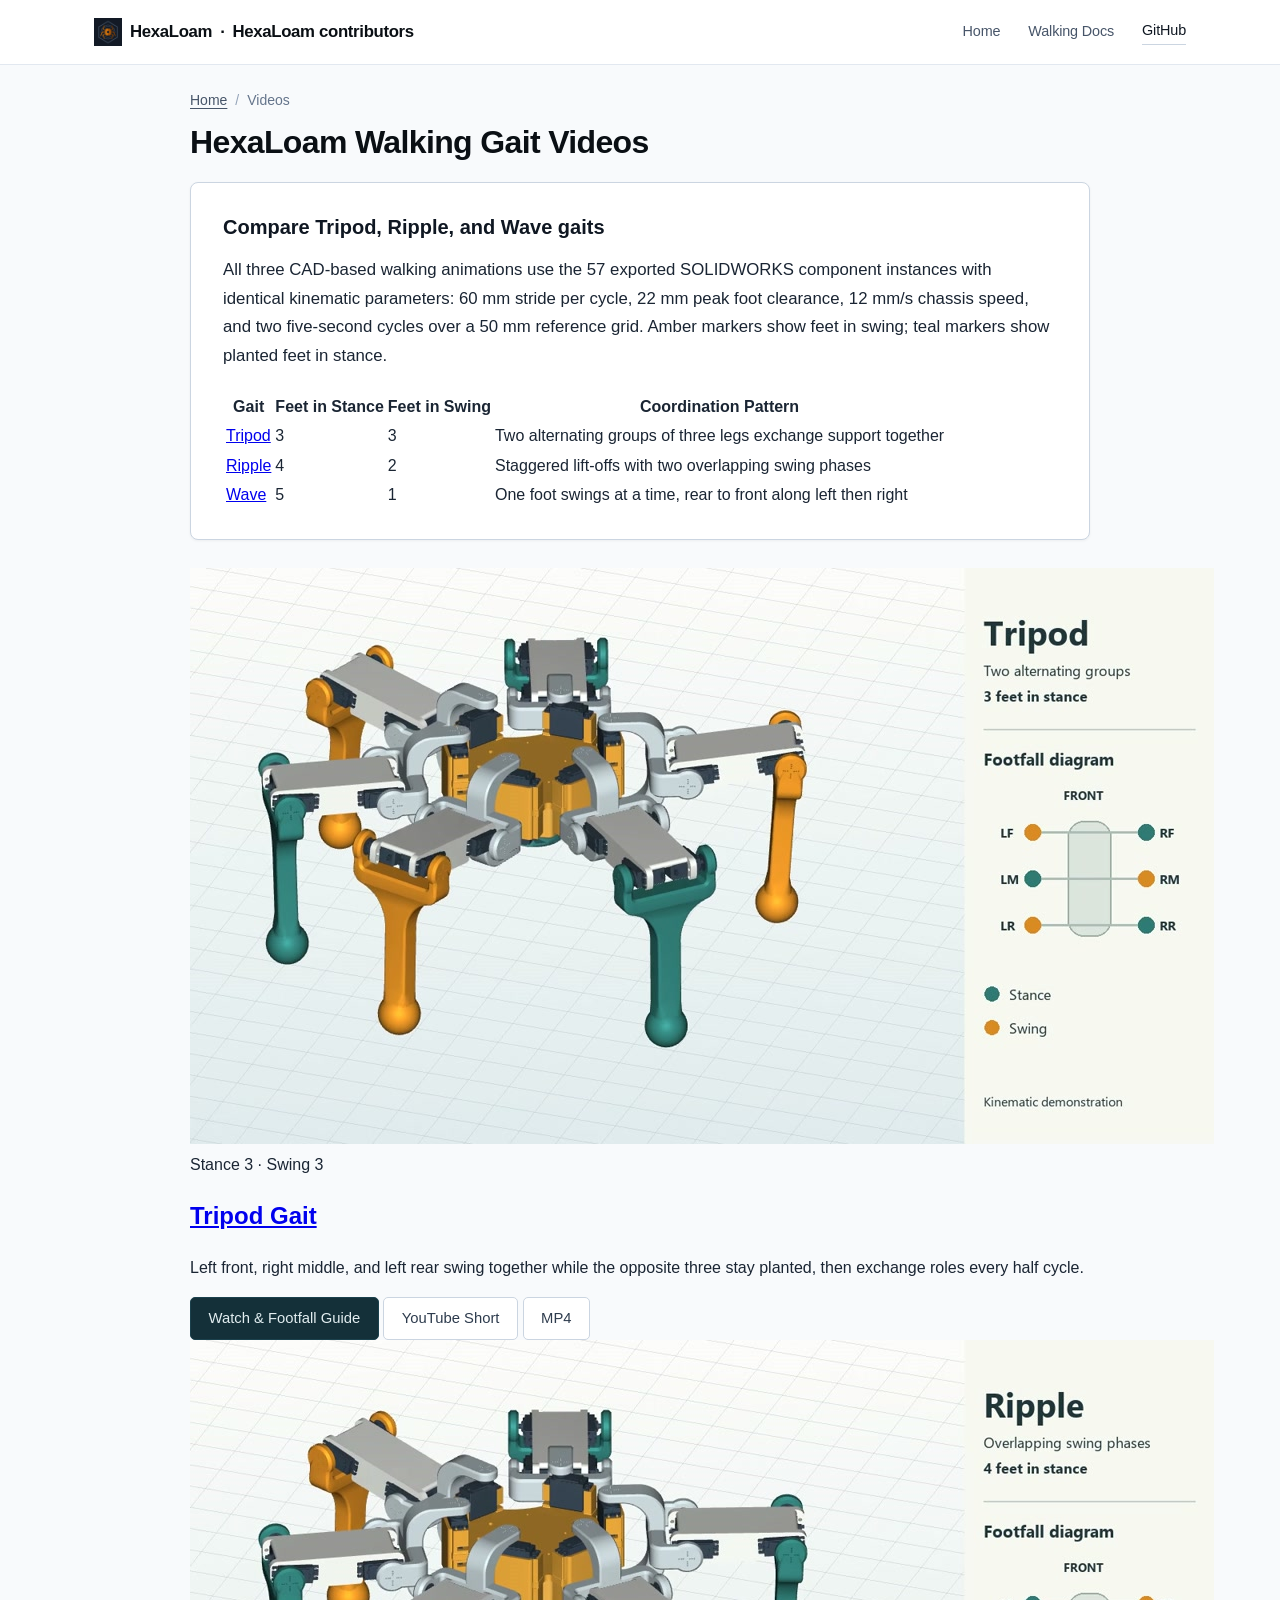
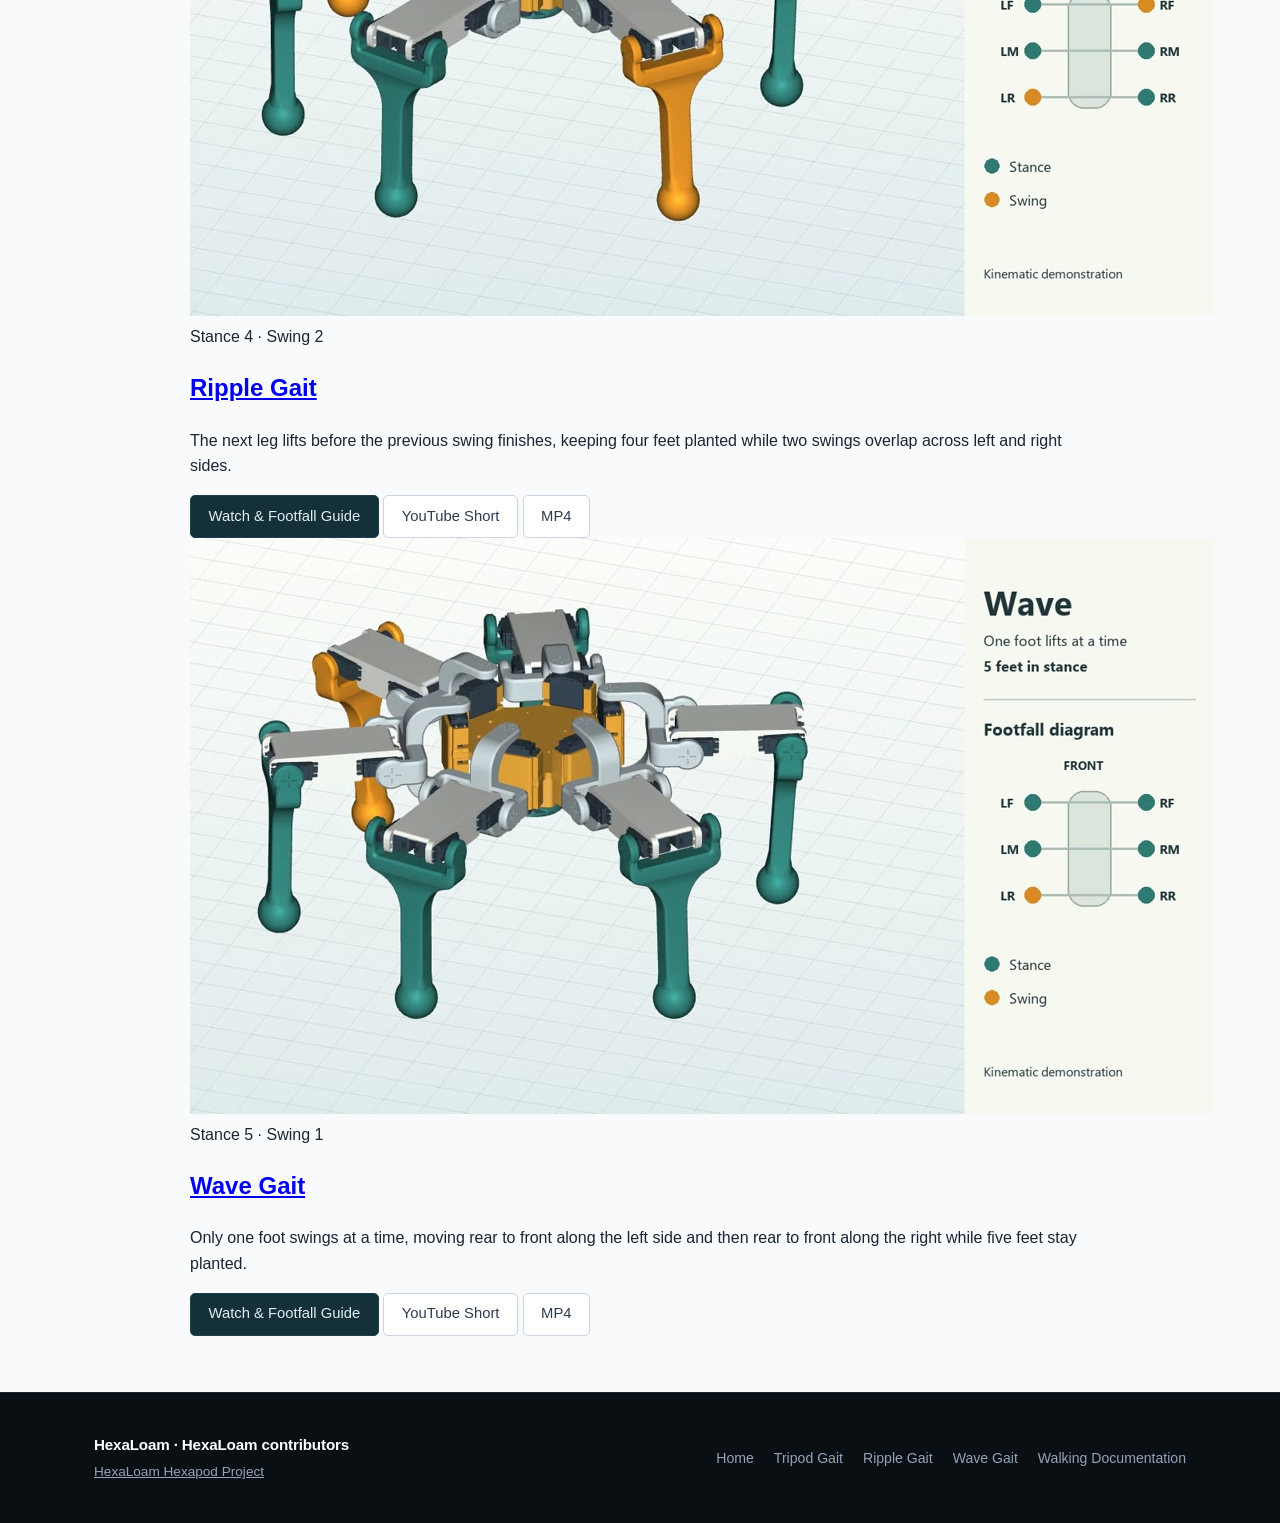
==== site/videos/index.html @ 065e279f "Rebrand to HexaLoam with logo, robots/llms.txt, /videos/ hub, and full SEO" ====
<!DOCTYPE html>
<html lang="en">
<head>
  <meta charset="utf-8">
  <meta name="viewport" content="width=device-width, initial-scale=1">
  <title>HexaLoam Walking Gait Videos: Tripod, Ripple &amp; Wave | HexaLoam contributors</title>
  <meta name="description" content="Compare HexaLoam tripod, ripple, and wave hexapod gaits in 10-second CAD animations with footfall diagrams and YouTube Shorts.">
  <link rel="sitemap" type="application/xml" href="../sitemap.xml">
  <link rel="canonical" href="https://equesai.github.io/HexaLoam/videos/">
  <link rel="icon" href="../favicon.ico" sizes="any">
  <link rel="icon" type="image/svg+xml" href="../favicon.svg">
  <link rel="icon" type="image/png" sizes="32x32" href="../favicon-32x32.png">
  <link rel="apple-touch-icon" sizes="180x180" href="../apple-touch-icon.png">
  <link rel="manifest" href="../site.webmanifest">
  <meta name="theme-color" content="#985107">

  <meta property="og:type" content="website">
  <meta property="og:site_name" content="HexaLoam">
  <meta property="og:locale" content="en_US">
  <meta property="og:title" content="HexaLoam Walking Gait Videos: Tripod, Ripple &amp; Wave">
  <meta property="og:description" content="Compare HexaLoam tripod, ripple, and wave hexapod gaits in 10-second CAD animations with footfall diagrams and YouTube Shorts.">
  <meta property="og:url" content="https://equesai.github.io/HexaLoam/videos/">
  <meta property="og:image" content="https://equesai.github.io/HexaLoam/assets/gait-tripod.jpg">
  <meta property="og:image:width" content="1024">
  <meta property="og:image:height" content="576">
  <meta property="og:image:alt" content="HexaLoam hexapod tripod gait CAD animation with synchronized footfall diagram">

  <meta name="twitter:card" content="summary_large_image">
  <meta name="twitter:title" content="HexaLoam Walking Gait Videos: Tripod, Ripple &amp; Wave">
  <meta name="twitter:description" content="Compare HexaLoam tripod, ripple, and wave hexapod gaits in 10-second CAD animations with footfall diagrams and YouTube Shorts.">
  <meta name="twitter:image" content="https://equesai.github.io/HexaLoam/assets/gait-tripod.jpg">
  <meta name="twitter:image:alt" content="HexaLoam hexapod tripod gait CAD animation with synchronized footfall diagram">

  <link rel="stylesheet" href="../project.css">
  <link rel="stylesheet" href="watch.css">

  <script type="application/ld+json">
  {
    "@context": "https://schema.org",
    "@graph": [
      {
        "@type": "BreadcrumbList",
        "itemListElement": [
          {
            "@type": "ListItem",
            "position": 1,
            "name": "Home",
            "item": "https://equesai.github.io/HexaLoam/"
          },
          {
            "@type": "ListItem",
            "position": 2,
            "name": "Videos",
            "item": "https://equesai.github.io/HexaLoam/videos/"
          }
        ]
      },
      {
        "@type": "ItemList",
        "name": "HexaLoam Hexapod Walking Gait Animations",
        "itemListElement": [
          {
            "@type": "ListItem",
            "position": 1,
            "name": "Tripod Gait Video",
            "url": "https://equesai.github.io/HexaLoam/videos/tripod/"
          },
          {
            "@type": "ListItem",
            "position": 2,
            "name": "Ripple Gait Video",
            "url": "https://equesai.github.io/HexaLoam/videos/ripple/"
          },
          {
            "@type": "ListItem",
            "position": 3,
            "name": "Wave Gait Video",
            "url": "https://equesai.github.io/HexaLoam/videos/wave/"
          }
        ]
      },
      {
        "@type": "VideoObject",
        "name": "Tripod hexapod gait: three feet move together | HexaLoam",
        "description": "See two groups of three legs alternate in a 10-second CAD animation of the HexaLoam hexapod, with a synchronized footfall diagram.",
        "thumbnailUrl": "https://equesai.github.io/HexaLoam/assets/gait-tripod.jpg",
        "uploadDate": "2026-11-24T22:46:53Z",
        "duration": "PT10S",
        "contentUrl": "https://equesai.github.io/HexaLoam/assets/gait-tripod.mp4",
        "embedUrl": "https://www.youtube.com/embed/4rD9bK5iIl8",
        "sameAs": "https://www.youtube.com/shorts/4rD9bK5iIl8",
        "url": "https://equesai.github.io/HexaLoam/videos/tripod/",
        "publisher": {
          "@type": "Organization",
          "name": "HexaLoam contributors",
          "url": "https://equesai.github.io/HexaLoam/",
          "logo": {
            "@type": "ImageObject",
            "url": "https://equesai.github.io/HexaLoam/assets/hexaloam-logo.png",
            "width": 512,
            "height": 512
          }
        }
      },
      {
        "@type": "VideoObject",
        "name": "Ripple hexapod gait: two swings overlap | HexaLoam",
        "description": "Follow two overlapping foot swings and four planted feet in a 10-second CAD animation of the HexaLoam hexapod ripple gait.",
        "thumbnailUrl": "https://equesai.github.io/HexaLoam/assets/gait-ripple.jpg",
        "uploadDate": "2026-11-24T22:46:53Z",
        "duration": "PT10S",
        "contentUrl": "https://equesai.github.io/HexaLoam/assets/gait-ripple.mp4",
        "embedUrl": "https://www.youtube.com/embed/ggAerDmc-yU",
        "sameAs": "https://www.youtube.com/shorts/ggAerDmc-yU",
        "url": "https://equesai.github.io/HexaLoam/videos/ripple/",
        "publisher": {
          "@type": "Organization",
          "name": "HexaLoam contributors",
          "url": "https://equesai.github.io/HexaLoam/",
          "logo": {
            "@type": "ImageObject",
            "url": "https://equesai.github.io/HexaLoam/assets/hexaloam-logo.png",
            "width": 512,
            "height": 512
          }
        }
      },
      {
        "@type": "VideoObject",
        "name": "Wave hexapod gait: one foot lifts at a time | HexaLoam",
        "description": "See how five feet stay planted while one swings in this 10-second CAD animation of the HexaLoam hexapod wave gait.",
        "thumbnailUrl": "https://equesai.github.io/HexaLoam/assets/gait-wave.jpg",
        "uploadDate": "2026-11-24T22:46:53Z",
        "duration": "PT10S",
        "contentUrl": "https://equesai.github.io/HexaLoam/assets/gait-wave.mp4",
        "embedUrl": "https://www.youtube.com/embed/ZopVjcM9axM",
        "sameAs": "https://www.youtube.com/shorts/ZopVjcM9axM",
        "url": "https://equesai.github.io/HexaLoam/videos/wave/",
        "publisher": {
          "@type": "Organization",
          "name": "HexaLoam contributors",
          "url": "https://equesai.github.io/HexaLoam/",
          "logo": {
            "@type": "ImageObject",
            "url": "https://equesai.github.io/HexaLoam/assets/hexaloam-logo.png",
            "width": 512,
            "height": 512
          }
        }
      }
    ]
  }
  </script>
</head>
<body>
  <a href="#main-content" class="skip-link">Skip to main content</a>

  <header class="site-header">
    <div class="header-container">
      <a href="../" class="brand-link">
        <img src="../assets/hexaloam-logo.png" width="28" height="28" alt="" aria-hidden="true" class="brand-mark">
        <span class="brand-name">HexaLoam</span>
        <span class="brand-divider" aria-hidden="true">·</span>
        <span class="brand-org">HexaLoam contributors</span>
      </a>
      <nav class="nav-menu" aria-label="Project Navigation">
        <a href="../" class="nav-item">Home</a>
        <a href="https://github.com/equesai/HexaLoam/blob/main/docs/walking.md" class="nav-item">Walking Docs</a>
        <a href="https://github.com/equesai/HexaLoam" class="nav-item nav-repo">GitHub</a>
      </nav>
    </div>
  </header>

  <main id="main-content" class="watch-main">
    <div class="watch-container">
      <nav class="watch-nav-breadcrumb" aria-label="Breadcrumb">
        <a href="../">Home</a>
        <span class="watch-separator">/</span>
        <span>Videos</span>
      </nav>

      <h1 class="watch-heading">HexaLoam Walking Gait Videos</h1>

      <section class="watch-details-card" aria-label="Gait comparison overview">
        <h2 class="watch-section-heading">Compare Tripod, Ripple, and Wave gaits</h2>
        <p class="watch-brief-text">
          All three CAD-based walking animations use the 57 exported SOLIDWORKS component instances with identical kinematic parameters: 60 mm stride per cycle, 22 mm peak foot clearance, 12 mm/s chassis speed, and two five-second cycles over a 50 mm reference grid. Amber markers show feet in swing; teal markers show planted feet in stance.
        </p>
        <div class="gait-table-wrap">
          <table class="gait-comparison-table">
            <thead>
              <tr>
                <th>Gait</th>
                <th>Feet in Stance</th>
                <th>Feet in Swing</th>
                <th>Coordination Pattern</th>
              </tr>
            </thead>
            <tbody>
              <tr>
                <td><a href="tripod/">Tripod</a></td>
                <td>3</td>
                <td>3</td>
                <td>Two alternating groups of three legs exchange support together</td>
              </tr>
              <tr>
                <td><a href="ripple/">Ripple</a></td>
                <td>4</td>
                <td>2</td>
                <td>Staggered lift-offs with two overlapping swing phases</td>
              </tr>
              <tr>
                <td><a href="wave/">Wave</a></td>
                <td>5</td>
                <td>1</td>
                <td>One foot swings at a time, rear to front along left then right</td>
              </tr>
            </tbody>
          </table>
        </div>
      </section>

      <section class="videos-hub-grid" aria-label="Gait video watch pages">
        <article class="video-hub-card">
          <a href="tripod/" class="video-hub-thumb-link">
            <img src="../assets/gait-tripod.jpg" width="1024" height="576" alt="HexaLoam tripod gait CAD animation with 3-foot stance footfall overlay" class="video-hub-thumb">
          </a>
          <div class="video-hub-body">
            <span class="video-hub-badge">Stance 3 · Swing 3</span>
            <h2 class="video-hub-title"><a href="tripod/">Tripod Gait</a></h2>
            <p class="video-hub-desc">
              Left front, right middle, and left rear swing together while the opposite three stay planted, then exchange roles every half cycle.
            </p>
            <div class="video-hub-actions">
              <a href="tripod/" class="watch-action-link primary-action">Watch &amp; Footfall Guide</a>
              <a href="https://www.youtube.com/shorts/4rD9bK5iIl8" class="watch-action-link">YouTube Short</a>
              <a href="../assets/gait-tripod.mp4" class="watch-action-link">MP4</a>
            </div>
          </div>
        </article>

        <article class="video-hub-card">
          <a href="ripple/" class="video-hub-thumb-link">
            <img src="../assets/gait-ripple.jpg" width="1024" height="576" alt="HexaLoam ripple gait CAD animation with 4-foot stance footfall overlay" class="video-hub-thumb" loading="lazy">
          </a>
          <div class="video-hub-body">
            <span class="video-hub-badge">Stance 4 · Swing 2</span>
            <h2 class="video-hub-title"><a href="ripple/">Ripple Gait</a></h2>
            <p class="video-hub-desc">
              The next leg lifts before the previous swing finishes, keeping four feet planted while two swings overlap across left and right sides.
            </p>
            <div class="video-hub-actions">
              <a href="ripple/" class="watch-action-link primary-action">Watch &amp; Footfall Guide</a>
              <a href="https://www.youtube.com/shorts/ggAerDmc-yU" class="watch-action-link">YouTube Short</a>
              <a href="../assets/gait-ripple.mp4" class="watch-action-link">MP4</a>
            </div>
          </div>
        </article>

        <article class="video-hub-card">
          <a href="wave/" class="video-hub-thumb-link">
            <img src="../assets/gait-wave.jpg" width="1024" height="576" alt="HexaLoam wave gait CAD animation with 5-foot stance footfall overlay" class="video-hub-thumb" loading="lazy">
          </a>
          <div class="video-hub-body">
            <span class="video-hub-badge">Stance 5 · Swing 1</span>
            <h2 class="video-hub-title"><a href="wave/">Wave Gait</a></h2>
            <p class="video-hub-desc">
              Only one foot swings at a time, moving rear to front along the left side and then rear to front along the right while five feet stay planted.
            </p>
            <div class="video-hub-actions">
              <a href="wave/" class="watch-action-link primary-action">Watch &amp; Footfall Guide</a>
              <a href="https://www.youtube.com/shorts/ZopVjcM9axM" class="watch-action-link">YouTube Short</a>
              <a href="../assets/gait-wave.mp4" class="watch-action-link">MP4</a>
            </div>
          </div>
        </article>
      </section>
    </div>
  </main>

  <footer class="site-footer">
    <div class="footer-container">
      <div class="footer-col-left">
        <span class="footer-title">HexaLoam · HexaLoam contributors</span>
        <span class="footer-note"><a href="https://github.com/equesai/HexaLoam">HexaLoam Hexapod Project</a></span>
      </div>
      <div class="footer-col-right">
        <a href="../">Home</a>
        <a href="tripod/">Tripod Gait</a>
        <a href="ripple/">Ripple Gait</a>
        <a href="wave/">Wave Gait</a>
        <a href="https://github.com/equesai/HexaLoam/blob/main/docs/walking.md">Walking Documentation</a>
      </div>
    </div>
  </footer>
</body>
</html>
---- site/project.css ----
/* ==========================================================================
   HexaLoam: Premium Engineering Research Site
   Aesthetic: Art-directed adaptive technical publication
   Palette: Dark ink, pale blue-gray studio fields, deep teal/navy contrast, warm amber accent
   Zero hosted fonts, zero external frameworks, zero analytics
   ========================================================================== */

:root {
  /* Dark Ink Hierarchy */
  --ink-950: #0a0f14;
  --ink-900: #0f1722;
  --ink-800: #1a2533;
  --ink-700: #2d3b4d;
  --ink-600: #475569;
  --ink-500: #64748b;
  --ink-400: #94a3b8;

  /* Surfaces & Field Backgrounds */
  --surface-base: #f8fafc;
  --surface-pure: #ffffff;
  --surface-card: #fcfdfe;
  --surface-studio: #ebf1f6;
  --border-studio: #d4e0eb;
  --border-hairline: #e2e8f0;
  --border-fine: #cbd5e1;

  /* Deep Teal / Navy Contrast Section */
  --navy-950: #071317;
  --navy-900: #0c1c21;
  --navy-850: #0f242b;
  --navy-800: #143039;
  --navy-700: #1b414d;
  --navy-border: #1e4b59;
  --navy-text: #e2edf0;
  --navy-muted: #93a9b1;

  /* Chassis Warm Amber Accent */
  --amber-600: #d97706;
  --amber-500: #f59e0b;
  --amber-400: #fbbf24;
  --amber-100: #fef3c7;
  --amber-50: #fffbeb;

  /* Typography */
  --font-sans: -apple-system, BlinkMacSystemFont, "Segoe UI", Roboto, "Helvetica Neue", Arial, sans-serif;
  --font-mono: ui-monospace, "SF Mono", Consolas, "Liberation Mono", Menlo, monospace;

  /* Container & Rhythm */
  --max-content-width: 1140px;
  --header-height: 64px;
}

*, *::before, *::after {
  box-sizing: border-box;
}

html {
  font-size: 16px;
  line-height: 1.6;
  color: var(--ink-800);
  background-color: var(--surface-base);
  font-family: var(--font-sans);
  -webkit-text-size-adjust: 100%;
  scroll-behavior: smooth;
}

body {
  margin: 0;
  padding: 0;
  color: var(--ink-800);
  background-color: var(--surface-base);
  overflow-x: hidden;
  -webkit-font-smoothing: antialiased;
}

/* Accessibility Skip Link */
.skip-link {
  position: absolute;
  top: -60px;
  left: 1.5rem;
  background: var(--ink-950);
  color: #ffffff;
  padding: 0.6rem 1.2rem;
  z-index: 1000;
  font-weight: 600;
  text-decoration: none;
  border-radius: 2px;
  transition: top 0.2s ease;
}

.skip-link:focus {
  top: 1rem;
  outline: 2px solid var(--amber-500);
}

/* Horizontal Restrained Header */
.site-header {
  position: sticky;
  top: 0;
  z-index: 100;
  background-color: rgba(255, 255, 255, 0.94);
  backdrop-filter: blur(8px);
  -webkit-backdrop-filter: blur(8px);
  border-bottom: 1px solid var(--border-hairline);
}

.header-container {
  max-width: var(--max-content-width);
  margin: 0 auto;
  padding: 0 1.5rem;
  height: var(--header-height);
  display: flex;
  align-items: center;
  justify-content: space-between;
}

.brand-link {
  white-space: nowrap;
  color: var(--ink-950);
  text-decoration: none;
  font-weight: 700;
  font-size: 1.05rem;
  letter-spacing: -0.02em;
  display: inline-flex;
  align-items: center;
  gap: 0.5rem;
}

.brand-link::after {
  content: none;
}

.nav-menu {
  display: flex;
  align-items: center;
  gap: 1.75rem;
}

.nav-item {
  color: var(--ink-600);
  text-decoration: none;
  font-size: 0.9rem;
  font-weight: 500;
  letter-spacing: -0.01em;
  transition: color 0.15s ease;
}

.nav-item:hover,
.nav-item:focus {
  color: var(--ink-950);
}

.nav-repo {
  color: var(--ink-900);
  border-bottom: 1px solid var(--border-fine);
  padding-bottom: 2px;
}

.nav-repo:hover {
  border-color: var(--amber-600);
  color: var(--amber-600);
}

/* Hero Section: Editorial Desktop Split */
.hero-section {
  padding: 3.5rem 0 4rem;
  border-bottom: 1px solid var(--border-hairline);
  background-color: var(--surface-pure);
}

.hero-container {
  max-width: var(--max-content-width);
  margin: 0 auto;
  padding: 0 1.5rem;
  display: grid;
  grid-template-columns: minmax(0, 1.05fr) minmax(0, 1.15fr);
  gap: 3rem;
  align-items: center;
}

.hero-title {
  margin: 0 0 0.5rem;
  font-size: clamp(3.4rem, 5.8vw, 5.1rem);
  font-weight: 800;
  line-height: 1.05;
  letter-spacing: -0.035em;
  color: var(--ink-950);
}

.hero-subhead {
  margin: 0 0 1.5rem;
  font-size: 1.25rem;
  font-weight: 600;
  line-height: 1.35;
  color: #985107;
  letter-spacing: -0.015em;
}

.hero-lede {
  margin: 0 0 2rem;
  font-size: 1.08rem;
  line-height: 1.65;
  color: var(--ink-700);
  max-width: 520px;
}

.hero-actions {
  display: flex;
  gap: 1rem;
  flex-wrap: wrap;
}

.cta-btn {
  display: inline-flex;
  align-items: center;
  justify-content: center;
  padding: 0.75rem 1.4rem;
  font-size: 0.95rem;
  font-weight: 600;
  letter-spacing: -0.01em;
  text-decoration: none;
  border-radius: 4px;
  transition: all 0.15s ease;
}

.cta-primary {
  background-color: var(--ink-950);
  color: #ffffff;
  border: 1px solid var(--ink-950);
}

.cta-primary:hover {
  background-color: var(--ink-800);
  border-color: var(--ink-800);
  color: #ffffff;
}

.cta-secondary {
  background-color: var(--surface-pure);
  color: var(--ink-900);
  border: 1px solid var(--border-fine);
}

.cta-secondary:hover {
  border-color: var(--ink-900);
  background-color: var(--surface-base);
  color: var(--ink-950);
}

.hero-studio-field {
  background-color: var(--surface-studio);
  border: 1px solid var(--border-studio);
  border-radius: 6px;
  padding: 0;
  overflow: hidden;
  box-shadow: inset 0 1px 3px rgba(15, 23, 42, 0.04);
  display: flex;
  align-items: center;
  justify-content: center;
}

.hero-img {
  display: block;
  width: 100%;
  height: auto;
  aspect-ratio: 16 / 9;
  object-fit: cover;
  border-radius: 2px;
}

/* Common Section Layout */
.content-section {
  padding: 4.5rem 0;
  border-bottom: 1px solid var(--border-hairline);
}

.section-container {
  max-width: var(--max-content-width);
  margin: 0 auto;
  padding: 0 1.5rem;
}

.section-title {
  margin: 0 0 1.5rem;
  font-size: 1.85rem;
  font-weight: 700;
  letter-spacing: -0.025em;
  line-height: 1.2;
  color: var(--ink-950);
}

.section-title-contrast {
  color: #ffffff;
}

/* Section 1: Chassis Architecture & Mount Layout (Split with staged views) */
.chassis-section {
  background-color: var(--surface-base);
}

.editorial-split {
  display: grid;
  grid-template-columns: minmax(0, 1.1fr) minmax(0, 1fr);
  gap: 3.5rem;
  align-items: start;
}

.editorial-copy p {
  margin: 0 0 1.25rem;
  font-size: 1rem;
  line-height: 1.68;
  color: var(--ink-700);
}

.text-link {
  color: var(--ink-950);
  font-weight: 600;
  text-decoration: underline;
  text-underline-offset: 3px;
  transition: color 0.15s ease;
}

.text-link:hover {
  color: var(--amber-600);
}

.editorial-media {
  display: flex;
  flex-direction: column;
  gap: 1.5rem;
}

.mount-card {
  background-color: var(--surface-pure);
  border: 1px solid var(--border-hairline);
  border-radius: 6px;
  overflow: hidden;
  box-shadow: 0 1px 3px rgba(15, 23, 42, 0.04);
}

.mount-img {
  display: block;
  width: 100%;
  height: auto;
  aspect-ratio: 16 / 9;
  object-fit: cover;
  background-color: var(--surface-studio);
}

.mount-caption {
  padding: 0.75rem 1rem;
  font-size: 0.85rem;
  color: var(--ink-600);
  border-top: 1px solid var(--border-hairline);
  background-color: var(--surface-card);
}

/* Section 2: Locomotion Gaits (Deep Teal / Navy) */
.gaits-section {
  background-color: var(--navy-900);
  color: var(--navy-text);
  border-bottom: 1px solid var(--navy-border);
}

.gaits-header {
  max-width: 820px;
  margin-bottom: 2.5rem;
}

.gaits-intro {
  margin: 0;
  font-size: 1.05rem;
  line-height: 1.68;
  color: var(--navy-muted);
}

/* Accessible Gait Viewer */
.gait-viewer {
  background-color: var(--navy-850);
  border: 1px solid var(--navy-border);
  border-radius: 8px;
  padding: 1.5rem;
}

.gait-tabs {
  display: grid;
  grid-template-columns: repeat(3, 1fr);
  gap: 0.75rem;
  margin-bottom: 1.5rem;
}

.gait-tab {
  background-color: var(--navy-800);
  border: 1px solid var(--navy-border);
  color: var(--navy-muted);
  padding: 0.9rem 1rem;
  border-radius: 4px;
  cursor: pointer;
  display: flex;
  flex-direction: column;
  align-items: flex-start;
  gap: 0.25rem;
  font-family: inherit;
  transition: all 0.15s ease;
  text-align: left;
}

.gait-tab:hover {
  background-color: var(--navy-700);
  color: #ffffff;
}

.gait-tab.active {
  background-color: var(--navy-700);
  border-color: var(--amber-500);
  color: #ffffff;
  box-shadow: 0 0 0 1px var(--amber-500);
}

.tab-label {
  font-size: 0.95rem;
  font-weight: 600;
  letter-spacing: -0.01em;
}

.tab-stance {
  font-size: 0.8rem;
  color: var(--amber-400);
  font-family: var(--font-mono);
}

/* Gait Panels: Static fallback and JS enhanced */
.gait-panels {
  display: flex;
  flex-direction: column;
  gap: 2rem;
}

/* When JS enhances the gait viewer, hide inactive panels */
.gait-viewer.js-ready .gait-panel {
  display: none;
}

.gait-viewer.js-ready .gait-panel.active {
  display: block;
}

.gait-grid {
  display: grid;
  grid-template-columns: minmax(0, 1.25fr) minmax(0, 1fr);
  gap: 2rem;
  align-items: center;
}

.video-container {
  background-color: var(--navy-950);
  border: 1px solid var(--navy-border);
  border-radius: 6px;
  overflow: hidden;
  box-shadow: 0 4px 12px rgba(0, 0, 0, 0.25);
}

.gait-player {
  display: block;
  width: 100%;
  height: auto;
  aspect-ratio: 16 / 9;
  background-color: #000000;
}

.gait-narrative {
  display: flex;
  flex-direction: column;
}

.gait-title {
  margin: 0 0 0.5rem;
  font-size: 1.45rem;
  font-weight: 700;
  letter-spacing: -0.02em;
  color: #ffffff;
}

.stance-badge {
  display: inline-block;
  align-self: flex-start;
  background-color: rgba(217, 119, 6, 0.15);
  border: 1px solid rgba(245, 158, 11, 0.35);
  color: var(--amber-400);
  font-size: 0.82rem;
  font-weight: 600;
  padding: 0.2rem 0.55rem;
  border-radius: 3px;
  margin-bottom: 1rem;
}

.gait-text {
  margin: 0 0 1rem;
  font-size: 0.98rem;
  line-height: 1.65;
  color: var(--navy-muted);
}

.gait-baseline {
  margin: 0 0 1rem;
  font-size: 0.88rem;
  color: #ffffff;
  font-weight: 500;
  padding: 0.5rem 0;
  border-top: 1px solid var(--navy-border);
  border-bottom: 1px solid var(--navy-border);
}

.gait-direct {
  margin: 0;
}

.clip-link {
  color: var(--amber-400);
  font-size: 0.88rem;
  text-decoration: underline;
  text-underline-offset: 3px;
}

.clip-link:hover {
  color: #ffffff;
}

/* Section 3: Simulation Boundaries & Multibody Interchange */
.sim-section {
  background-color: var(--surface-pure);
}

.sim-grid {
  display: grid;
  grid-template-columns: repeat(2, 1fr);
  gap: 2.5rem;
  margin-top: 1.5rem;
}

.sim-card {
  background-color: var(--surface-card);
  border: 1px solid var(--border-hairline);
  border-radius: 6px;
  padding: 2rem;
}

.sim-card-title {
  margin: 0 0 1rem;
  font-size: 1.25rem;
  font-weight: 700;
  letter-spacing: -0.015em;
  color: var(--ink-950);
}

.sim-card p {
  margin: 0 0 1.15rem;
  font-size: 0.98rem;
  line-height: 1.65;
  color: var(--ink-700);
}

.sim-card p:last-child {
  margin-bottom: 0;
}

/* Section 4: Citation & Source Repository */
.citation-section {
  background-color: var(--surface-base);
}

.citation-intro {
  margin: 0 0 1.25rem;
  font-size: 1rem;
  color: var(--ink-700);
}

.citation-wrapper {
  background-color: var(--surface-pure);
  border: 1px solid var(--border-fine);
  border-left: 3px solid var(--amber-600);
  border-radius: 4px;
  padding: 1.25rem 1.5rem;
  margin-bottom: 1.25rem;
}

.citation-tag {
  font-size: 0.78rem;
  font-weight: 700;
  text-transform: uppercase;
  letter-spacing: 0.05em;
  color: var(--ink-500);
  margin-bottom: 0.5rem;
}

.citation-box {
  margin: 0;
  padding: 0;
  background: transparent;
  color: var(--ink-950);
  font-family: var(--font-mono);
  font-size: 0.88rem;
  line-height: 1.55;
  white-space: pre-wrap;
  word-break: break-all;
}

.citation-box code {
  font-family: inherit;
  font-size: inherit;
  background: transparent;
  color: inherit;
}

.citation-links {
  margin: 0;
  font-size: 0.92rem;
  color: var(--ink-600);
}

.citation-links a {
  color: var(--ink-950);
  font-weight: 600;
  text-decoration: underline;
  text-underline-offset: 2.5px;
}

.citation-links a:hover {
  color: var(--amber-600);
}

/* Footer: Concise Engineering Publication Signature */
.site-footer {
  background-color: var(--ink-950);
  color: var(--ink-400);
  padding: 2.5rem 0;
  border-top: 1px solid var(--ink-800);
}

.footer-container {
  max-width: var(--max-content-width);
  margin: 0 auto;
  padding: 0 1.5rem;
  display: flex;
  justify-content: space-between;
  align-items: center;
  flex-wrap: wrap;
  gap: 1.5rem;
}

.footer-col-left {
  display: flex;
  flex-direction: column;
  gap: 0.25rem;
}

.footer-title {
  color: #ffffff;
  font-weight: 700;
  font-size: 0.95rem;
  letter-spacing: -0.01em;
}

.footer-note {
  font-size: 0.85rem;
  color: var(--ink-400);
}

.footer-note a { color: inherit; }
section[id] { scroll-margin-top: calc(var(--header-height) + 0.75rem); }
:focus-visible { outline: 3px solid #348e8e; outline-offset: 3px; }
@media (prefers-reduced-motion: reduce) {
  html { scroll-behavior: auto; }
}

.footer-col-right {
  display: flex;
  align-items: center;
  gap: 1.25rem;
  flex-wrap: wrap;
}

.footer-col-right a {
  color: var(--ink-400);
  text-decoration: none;
  font-size: 0.88rem;
  transition: color 0.15s ease;
}

.footer-col-right a:hover {
  color: #ffffff;
}

/* ==========================================================================
   Responsive Adaptations
   ========================================================================== */

@media (max-width: 960px) {
  .hero-container {
    grid-template-columns: 1fr;
    gap: 2.5rem;
  }

  .editorial-split {
    grid-template-columns: 1fr;
    gap: 2.5rem;
  }

  .gait-grid {
    grid-template-columns: 1fr;
    gap: 1.5rem;
  }

  .sim-grid {
    grid-template-columns: 1fr;
    gap: 1.5rem;
  }
}

@media (max-width: 640px) {
  .header-container { padding-inline: 1rem; gap: 1rem; }
  .nav-menu { gap: clamp(.5rem, 2.5vw, .95rem); }
  .nav-item { font-size: .875rem; }
  .hero-section {
    padding: 2.5rem 0 3rem;
  }

  .hero-title {
    font-size: clamp(2.7rem, 10vw, 3.6rem);
  }

  .hero-subhead {
    font-size: 1.1rem;
  }

  .content-section {
    padding: 3rem 0;
  }

  .section-title {
    font-size: 1.55rem;
  }

  .gait-tabs {
    grid-template-columns: 1fr;
  }

  .gait-tab {
    flex-direction: row;
    justify-content: space-between;
    align-items: center;
  }

  .footer-container {
    flex-direction: column;
    align-items: flex-start;
  }
}

@media (max-width: 375px) {
  .header-container { min-height: var(--header-height); height: auto; flex-wrap: wrap; gap: .25rem; padding-block: .5rem; }
  .nav-menu { flex-wrap: wrap; }
}
---- site/videos/watch.css ----
/* ==========================================================================
   HexaLoam: Dedicated Watch Page Styles
   Compact 940px media layout, dark slate/teal viewer, responsive mobile-first
   ========================================================================== */

.watch-main {
  padding-top: 1.5rem;
  padding-bottom: 3.5rem;
  background-color: var(--surface-base);
}

.watch-container {
  max-width: 940px;
  margin-left: auto;
  margin-right: auto;
  padding-left: 1.25rem;
  padding-right: 1.25rem;
  box-sizing: border-box;
}

.watch-nav-breadcrumb {
  display: flex;
  flex-wrap: wrap;
  align-items: center;
  gap: 0.5rem;
  font-size: 0.875rem;
  color: var(--ink-500);
  margin-bottom: 0.75rem;
}

.watch-nav-breadcrumb a {
  color: var(--ink-600);
  text-decoration: underline;
  text-underline-offset: 3px;
  transition: color 0.15s ease;
}

.watch-nav-breadcrumb a:hover {
  color: var(--ink-950);
}

.watch-separator {
  color: var(--ink-400);
  user-select: none;
}

.watch-heading {
  font-size: 2rem;
  font-weight: 700;
  line-height: 1.2;
  color: var(--ink-950);
  margin-top: 0;
  margin-bottom: 1.25rem;
  letter-spacing: -0.02em;
}

/* Primary Media Viewer: Dark slate / teal container */
.watch-viewer-card {
  background: radial-gradient(circle at 50% 20%, var(--navy-850), var(--navy-950));
  border: 1px solid var(--navy-border);
  border-radius: 8px;
  overflow: hidden;
  box-shadow: 0 8px 30px rgba(7, 19, 23, 0.45);
  margin-bottom: 1.75rem;
}

.watch-player-wrapper {
  position: relative;
  width: 100%;
  background: #000000;
  display: flex;
  justify-content: center;
  align-items: center;
}

.watch-player {
  width: 100%;
  max-height: 528px;
  display: block;
  background-color: #000000;
  outline: none;
}

/* Narrative & Brief Section */
.watch-details-card {
  background: var(--surface-pure);
  border: 1px solid var(--border-fine);
  border-radius: 8px;
  padding: 1.75rem 2rem;
  margin-bottom: 1.75rem;
  box-shadow: 0 1px 3px rgba(0, 0, 0, 0.05);
}

.watch-section-heading {
  font-size: 1.25rem;
  font-weight: 700;
  color: var(--ink-900);
  margin-top: 0;
  margin-bottom: 0.85rem;
}

.watch-brief-text {
  font-size: 1.05rem;
  line-height: 1.7;
  color: var(--ink-800);
  margin-top: 0;
  margin-bottom: 1.25rem;
}

/* Navigation & Comparative Cross-links */
.watch-links-panel {
  background: var(--surface-card);
  border: 1px solid var(--border-hairline);
  border-radius: 8px;
  padding: 1.5rem 2rem;
  margin-bottom: 1.75rem;
}

.watch-links-grid {
  display: flex;
  flex-wrap: wrap;
  gap: 0.85rem;
  margin-top: 0.75rem;
}

.watch-action-link {
  display: inline-flex;
  align-items: center;
  padding: 0.55rem 1.1rem;
  background: var(--surface-pure);
  border: 1px solid var(--border-fine);
  border-radius: 5px;
  color: var(--ink-700);
  text-decoration: none;
  font-size: 0.925rem;
  font-weight: 500;
  transition: all 0.15s ease;
}

.watch-action-link:hover {
  background: var(--navy-800);
  color: var(--navy-text);
  border-color: var(--navy-700);
}

.watch-action-link.primary-action {
  background: var(--navy-800);
  color: var(--navy-text);
  border-color: var(--navy-700);
}

.watch-action-link.primary-action:hover {
  background: var(--navy-700);
}

/* Mobile responsive constraints */
@media (max-width: 640px) {
  .watch-main {
    padding-top: 1rem;
    padding-bottom: 2.5rem;
  }

  .watch-container {
    padding-left: 0.85rem;
    padding-right: 0.85rem;
  }

  .watch-heading {
    font-size: 1.5rem;
    margin-bottom: 1rem;
  }

  .watch-details-card,
  .watch-links-panel {
    padding: 1.25rem 1rem;
  }

  .watch-brief-text {
    font-size: 0.975rem;
    line-height: 1.6;
  }

  .watch-action-link {
    width: 100%;
    justify-content: center;
    box-sizing: border-box;
  }
}
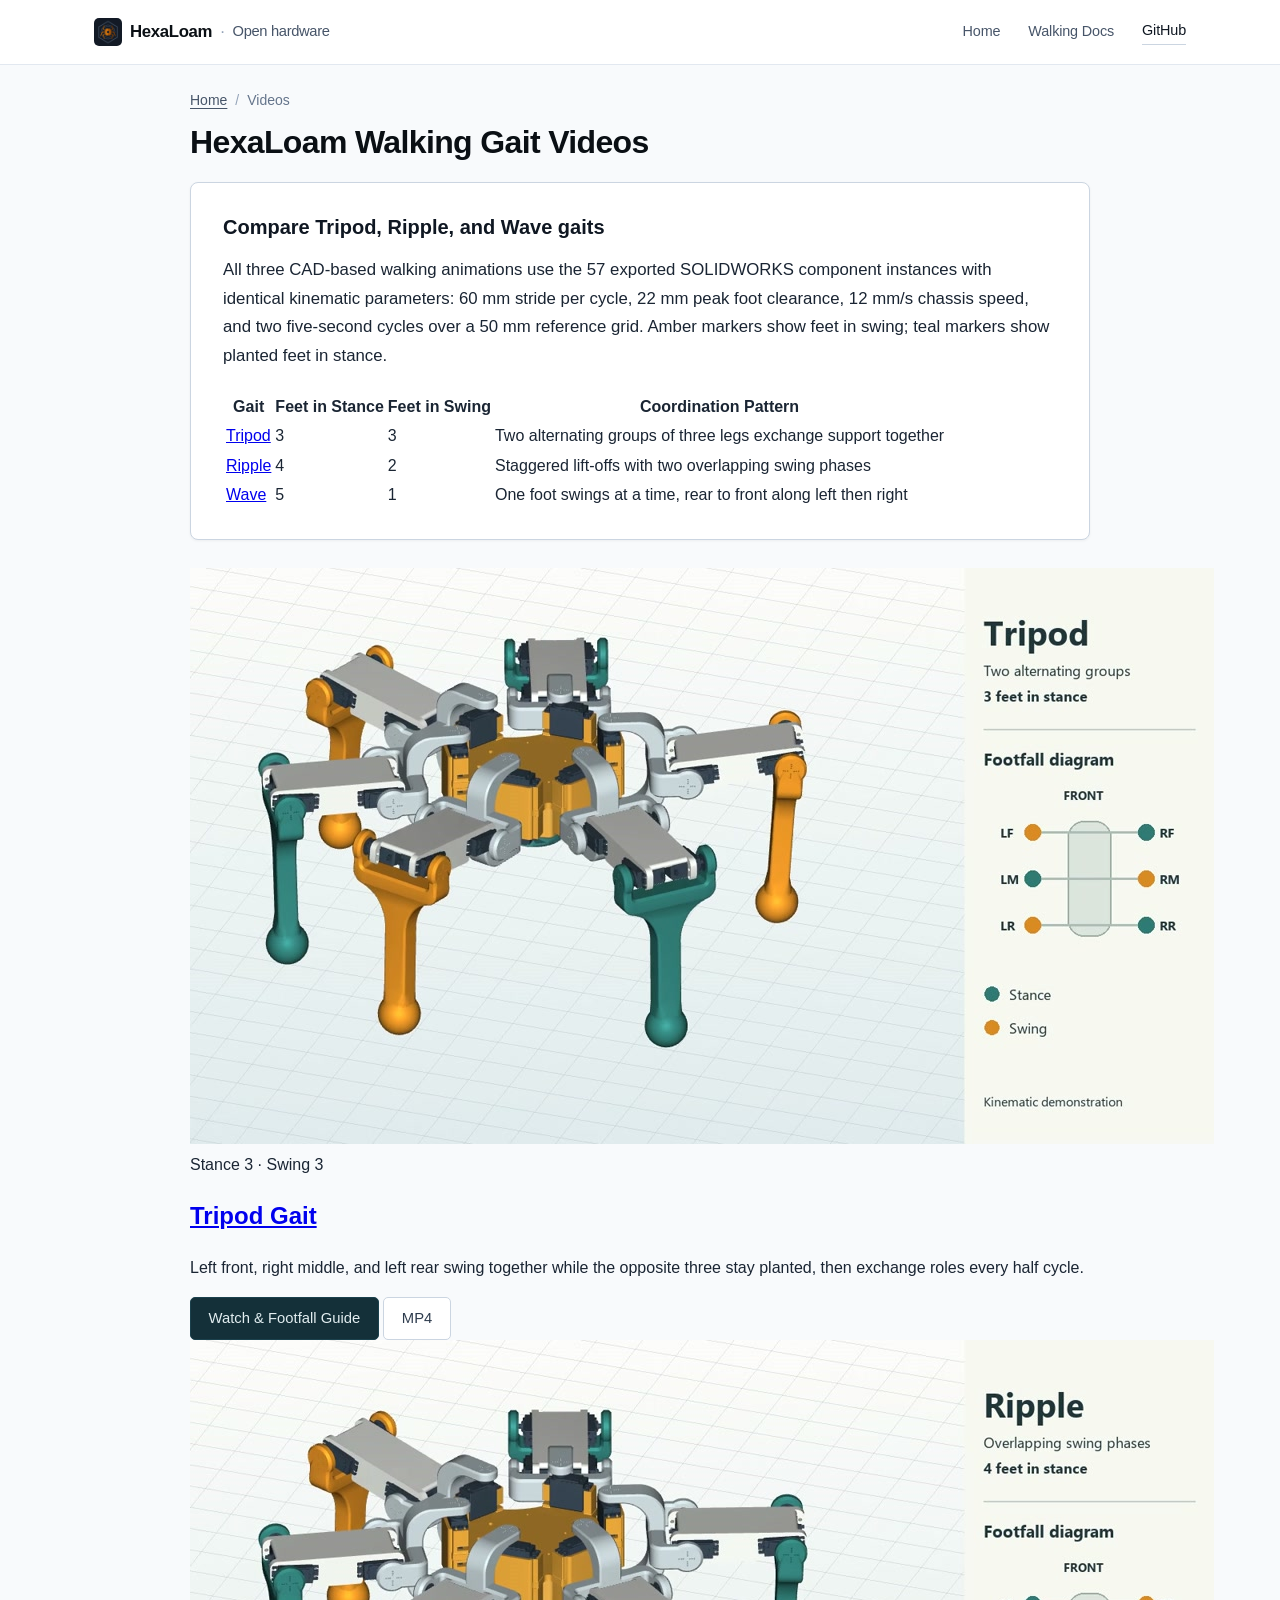
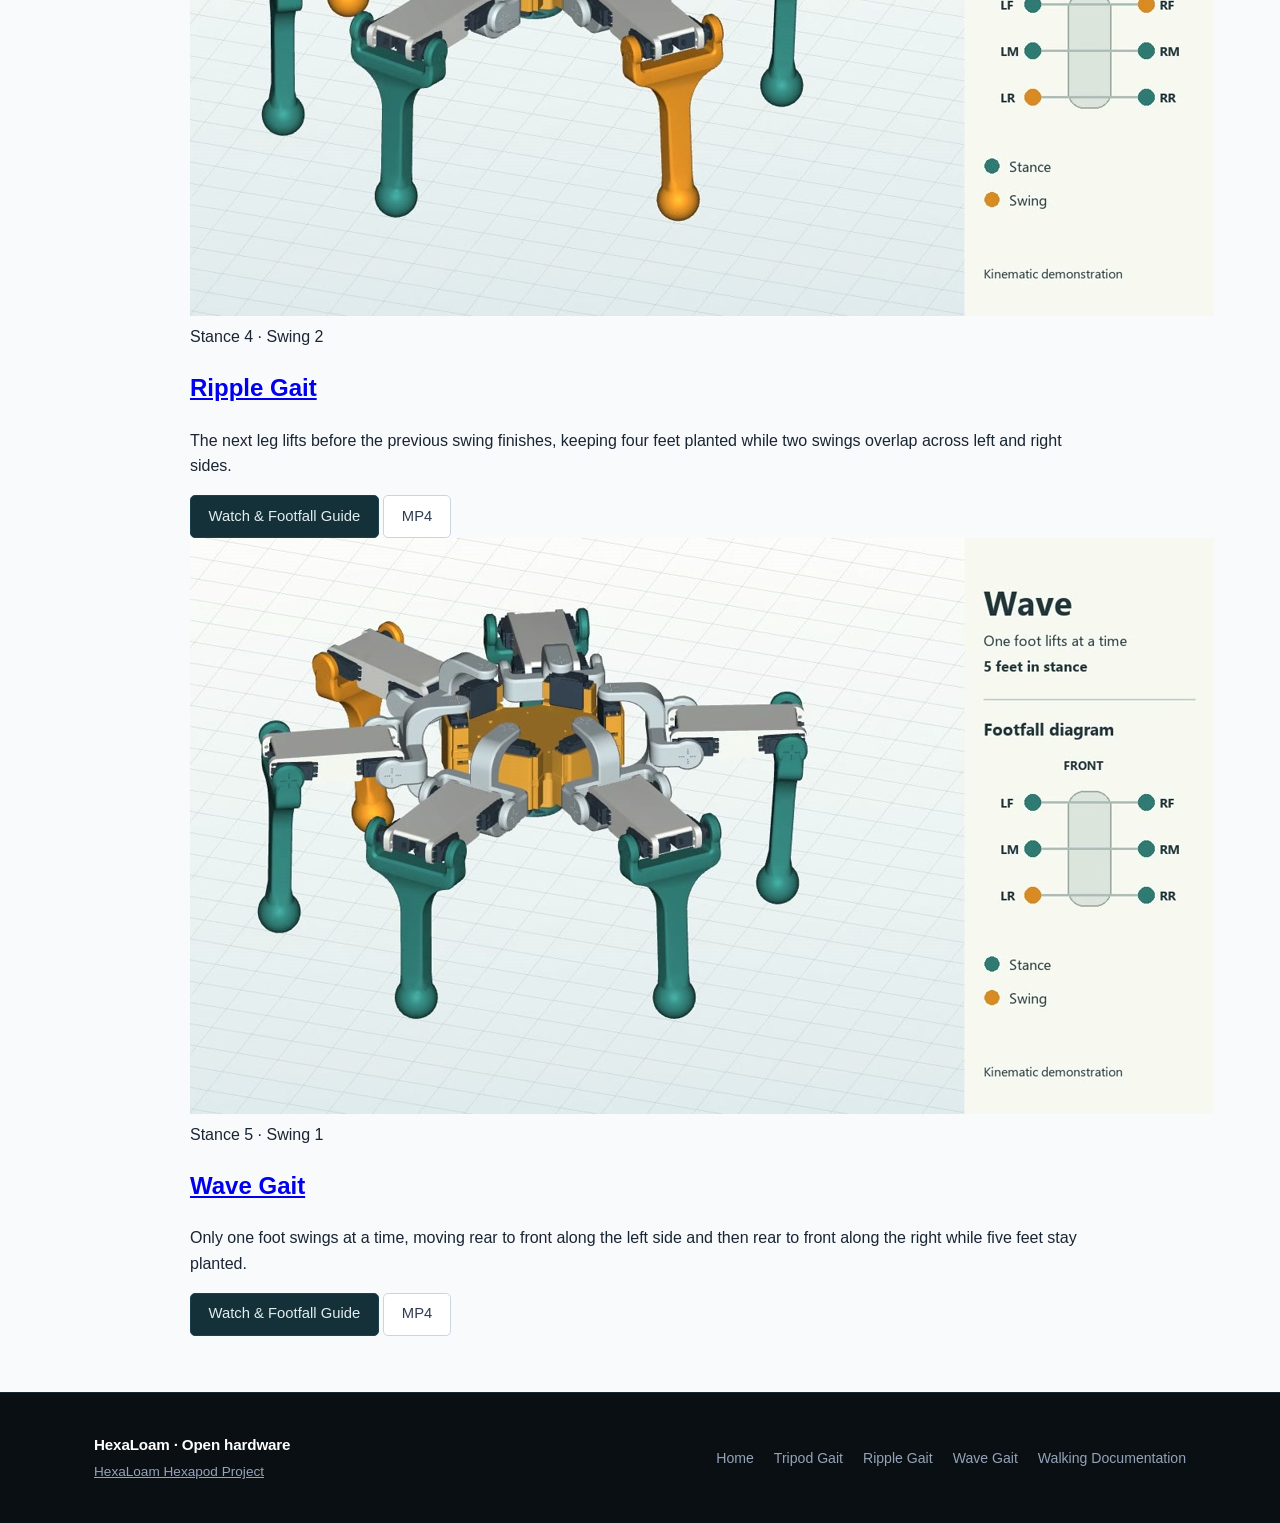
==== commit 8ebd094c: "v1.0.2: consistent robot description, anonymous credits, agriculture guide - Describe the real robot" ====
--- a/site/videos/index.html
+++ b/site/videos/index.html
@@ -3,8 +3,8 @@
 <head>
   <meta charset="utf-8">
   <meta name="viewport" content="width=device-width, initial-scale=1">
-  <title>HexaLoam Walking Gait Videos: Tripod, Ripple &amp; Wave | HexaLoam contributors</title>
-  <meta name="description" content="Compare HexaLoam tripod, ripple, and wave hexapod gaits in 10-second CAD animations with footfall diagrams and YouTube Shorts.">
+  <title>HexaLoam Walking Gait Videos: Tripod, Ripple &amp; Wave | HexaLoam</title>
+  <meta name="description" content="Compare HexaLoam tripod, ripple, and wave hexapod gaits in 10-second CAD animations with footfall diagrams. Wave and ripple suit agricultural plant inspection; tripod is for short unloaded runs.">
   <link rel="sitemap" type="application/xml" href="../sitemap.xml">
   <link rel="canonical" href="https://equesai.github.io/HexaLoam/videos/">
   <link rel="icon" href="../favicon.ico" sizes="any">
@@ -18,7 +18,7 @@
   <meta property="og:site_name" content="HexaLoam">
   <meta property="og:locale" content="en_US">
   <meta property="og:title" content="HexaLoam Walking Gait Videos: Tripod, Ripple &amp; Wave">
-  <meta property="og:description" content="Compare HexaLoam tripod, ripple, and wave hexapod gaits in 10-second CAD animations with footfall diagrams and YouTube Shorts.">
+  <meta property="og:description" content="Compare HexaLoam tripod, ripple, and wave hexapod gaits in 10-second CAD animations with footfall diagrams. Wave and ripple suit agricultural plant inspection; tripod is for short unloaded runs.">
   <meta property="og:url" content="https://equesai.github.io/HexaLoam/videos/">
   <meta property="og:image" content="https://equesai.github.io/HexaLoam/assets/gait-tripod.jpg">
   <meta property="og:image:width" content="1024">
@@ -27,7 +27,7 @@
 
   <meta name="twitter:card" content="summary_large_image">
   <meta name="twitter:title" content="HexaLoam Walking Gait Videos: Tripod, Ripple &amp; Wave">
-  <meta name="twitter:description" content="Compare HexaLoam tripod, ripple, and wave hexapod gaits in 10-second CAD animations with footfall diagrams and YouTube Shorts.">
+  <meta name="twitter:description" content="Compare HexaLoam tripod, ripple, and wave hexapod gaits in 10-second CAD animations with footfall diagrams. Wave and ripple suit agricultural plant inspection; tripod is for short unloaded runs.">
   <meta name="twitter:image" content="https://equesai.github.io/HexaLoam/assets/gait-tripod.jpg">
   <meta name="twitter:image:alt" content="HexaLoam hexapod tripod gait CAD animation with synchronized footfall diagram">
 
@@ -87,12 +87,10 @@
         "uploadDate": "2026-11-24T22:46:53Z",
         "duration": "PT10S",
         "contentUrl": "https://equesai.github.io/HexaLoam/assets/gait-tripod.mp4",
-        "embedUrl": "https://www.youtube.com/embed/4rD9bK5iIl8",
-        "sameAs": "https://www.youtube.com/shorts/4rD9bK5iIl8",
         "url": "https://equesai.github.io/HexaLoam/videos/tripod/",
         "publisher": {
           "@type": "Organization",
-          "name": "HexaLoam contributors",
+          "name": "HexaLoam Project",
           "url": "https://equesai.github.io/HexaLoam/",
           "logo": {
             "@type": "ImageObject",
@@ -110,12 +108,10 @@
         "uploadDate": "2026-11-24T22:46:53Z",
         "duration": "PT10S",
         "contentUrl": "https://equesai.github.io/HexaLoam/assets/gait-ripple.mp4",
-        "embedUrl": "https://www.youtube.com/embed/ggAerDmc-yU",
-        "sameAs": "https://www.youtube.com/shorts/ggAerDmc-yU",
         "url": "https://equesai.github.io/HexaLoam/videos/ripple/",
         "publisher": {
           "@type": "Organization",
-          "name": "HexaLoam contributors",
+          "name": "HexaLoam Project",
           "url": "https://equesai.github.io/HexaLoam/",
           "logo": {
             "@type": "ImageObject",
@@ -133,12 +129,10 @@
         "uploadDate": "2026-11-24T22:46:53Z",
         "duration": "PT10S",
         "contentUrl": "https://equesai.github.io/HexaLoam/assets/gait-wave.mp4",
-        "embedUrl": "https://www.youtube.com/embed/ZopVjcM9axM",
-        "sameAs": "https://www.youtube.com/shorts/ZopVjcM9axM",
         "url": "https://equesai.github.io/HexaLoam/videos/wave/",
         "publisher": {
           "@type": "Organization",
-          "name": "HexaLoam contributors",
+          "name": "HexaLoam Project",
           "url": "https://equesai.github.io/HexaLoam/",
           "logo": {
             "@type": "ImageObject",
@@ -161,7 +155,7 @@
         <img src="../assets/hexaloam-logo.png" width="28" height="28" alt="" aria-hidden="true" class="brand-mark">
         <span class="brand-name">HexaLoam</span>
         <span class="brand-divider" aria-hidden="true">·</span>
-        <span class="brand-org">HexaLoam contributors</span>
+        <span class="brand-org">Open hardware</span>
       </a>
       <nav class="nav-menu" aria-label="Project Navigation">
         <a href="../" class="nav-item">Home</a>
@@ -233,7 +227,6 @@
             </p>
             <div class="video-hub-actions">
               <a href="tripod/" class="watch-action-link primary-action">Watch &amp; Footfall Guide</a>
-              <a href="https://www.youtube.com/shorts/4rD9bK5iIl8" class="watch-action-link">YouTube Short</a>
               <a href="../assets/gait-tripod.mp4" class="watch-action-link">MP4</a>
             </div>
           </div>
@@ -251,7 +244,6 @@
             </p>
             <div class="video-hub-actions">
               <a href="ripple/" class="watch-action-link primary-action">Watch &amp; Footfall Guide</a>
-              <a href="https://www.youtube.com/shorts/ggAerDmc-yU" class="watch-action-link">YouTube Short</a>
               <a href="../assets/gait-ripple.mp4" class="watch-action-link">MP4</a>
             </div>
           </div>
@@ -269,7 +261,6 @@
             </p>
             <div class="video-hub-actions">
               <a href="wave/" class="watch-action-link primary-action">Watch &amp; Footfall Guide</a>
-              <a href="https://www.youtube.com/shorts/ZopVjcM9axM" class="watch-action-link">YouTube Short</a>
               <a href="../assets/gait-wave.mp4" class="watch-action-link">MP4</a>
             </div>
           </div>
@@ -281,7 +272,7 @@
   <footer class="site-footer">
     <div class="footer-container">
       <div class="footer-col-left">
-        <span class="footer-title">HexaLoam · HexaLoam contributors</span>
+        <span class="footer-title">HexaLoam · Open hardware</span>
         <span class="footer-note"><a href="https://github.com/equesai/HexaLoam">HexaLoam Hexapod Project</a></span>
       </div>
       <div class="footer-col-right">
--- a/site/project.css
+++ b/site/project.css
@@ -761,3 +761,392 @@
   .header-container { min-height: var(--header-height); height: auto; flex-wrap: wrap; gap: .25rem; padding-block: .5rem; }
   .nav-menu { flex-wrap: wrap; }
 }
+
+
+/* ==========================================================================
+   Brand Lockup, Workflow Cards, FAQ Accordion, Control Selector & Data Tables
+   ========================================================================== */
+
+.brand-mark {
+  border-radius: 5px;
+  display: block;
+  flex-shrink: 0;
+}
+
+.brand-divider {
+  color: var(--ink-400);
+  font-weight: 400;
+}
+
+.brand-org {
+  color: var(--ink-600);
+  font-weight: 500;
+  font-size: 0.92rem;
+}
+
+.hero-brand-eyebrow {
+  display: inline-flex;
+  align-items: center;
+  gap: 0.55rem;
+  padding: 0.3rem 0.75rem 0.3rem 0.35rem;
+  margin-bottom: 1.15rem;
+  background-color: var(--amber-50);
+  border: 1px solid var(--amber-100);
+  border-radius: 999px;
+  font-size: 0.82rem;
+  font-weight: 600;
+  color: #985107;
+  letter-spacing: 0.01em;
+}
+
+.hero-logo-mark {
+  border-radius: 999px;
+  display: block;
+}
+
+.section-intro {
+  margin: 0 0 1.75rem;
+  max-width: 780px;
+  font-size: 1.02rem;
+  line-height: 1.68;
+  color: var(--ink-700);
+}
+
+/* Metric Summary Strip */
+.metric-strip {
+  display: grid;
+  grid-template-columns: repeat(4, minmax(0, 1fr));
+  gap: 1rem;
+  margin: 0 0 2rem;
+}
+
+.metric-card {
+  background-color: var(--surface-pure);
+  border: 1px solid var(--border-hairline);
+  border-top: 3px solid var(--amber-600);
+  border-radius: 6px;
+  padding: 1.1rem 1.25rem;
+}
+
+.metric-value {
+  display: block;
+  font-size: 1.45rem;
+  font-weight: 800;
+  letter-spacing: -0.025em;
+  color: var(--ink-950);
+  font-variant-numeric: tabular-nums;
+}
+
+.metric-label {
+  display: block;
+  margin-top: 0.2rem;
+  font-size: 0.82rem;
+  color: var(--ink-600);
+  line-height: 1.35;
+}
+
+/* Control Section & Light Config Viewer */
+.control-section {
+  background-color: var(--surface-base);
+}
+
+.config-viewer {
+  background-color: var(--surface-pure);
+  border: 1px solid var(--border-fine);
+  border-radius: 8px;
+  padding: 1.5rem;
+  box-shadow: 0 1px 4px rgba(15, 23, 42, 0.04);
+}
+
+.config-viewer .gait-tabs {
+  grid-template-columns: repeat(4, minmax(0, 1fr));
+  gap: 0.65rem;
+  margin-bottom: 1.25rem;
+}
+
+.config-viewer .gait-tab {
+  background-color: var(--surface-base);
+  border: 1px solid var(--border-hairline);
+  color: var(--ink-700);
+  padding: 0.85rem 1rem;
+}
+
+.config-viewer .gait-tab:hover {
+  background-color: var(--surface-studio);
+  color: var(--ink-950);
+  border-color: var(--border-fine);
+}
+
+.config-viewer .gait-tab.active {
+  background-color: var(--ink-950);
+  border-color: var(--ink-950);
+  color: #ffffff;
+  box-shadow: none;
+}
+
+.config-viewer .gait-tab.active .tab-stance {
+  color: var(--amber-400);
+}
+
+.config-viewer .tab-stance {
+  color: #985107;
+}
+
+.config-panel-body {
+  padding: 0.5rem 0.25rem 0.25rem;
+}
+
+.config-panel-body h3 {
+  margin: 0 0 0.6rem;
+  font-size: 1.22rem;
+  font-weight: 700;
+  color: var(--ink-950);
+  letter-spacing: -0.015em;
+}
+
+.config-panel-body p {
+  margin: 0 0 0.85rem;
+  color: var(--ink-700);
+  font-size: 0.98rem;
+  line-height: 1.65;
+}
+
+.config-links {
+  display: flex;
+  flex-wrap: wrap;
+  gap: 0.6rem;
+  margin-top: 1rem;
+}
+
+.pill-link {
+  display: inline-flex;
+  align-items: center;
+  padding: 0.42rem 0.85rem;
+  font-size: 0.86rem;
+  font-weight: 600;
+  color: var(--ink-900);
+  background-color: var(--surface-base);
+  border: 1px solid var(--border-fine);
+  border-radius: 4px;
+  text-decoration: none;
+  transition: all 0.15s ease;
+}
+
+.pill-link:hover {
+  border-color: var(--amber-600);
+  color: #985107;
+  background-color: var(--amber-50);
+}
+
+/* Engineering Data Tables & Figures */
+.subsection-title {
+  margin: 2.5rem 0 0.6rem;
+  font-size: 1.32rem;
+  font-weight: 700;
+  letter-spacing: -0.02em;
+  color: var(--ink-950);
+}
+
+.table-card {
+  background-color: var(--surface-pure);
+  border: 1px solid var(--border-hairline);
+  border-radius: 8px;
+  overflow-x: auto;
+  margin-bottom: 1.5rem;
+  box-shadow: 0 1px 3px rgba(15, 23, 42, 0.03);
+}
+
+.data-table {
+  width: 100%;
+  border-collapse: collapse;
+  font-size: 0.92rem;
+  font-variant-numeric: tabular-nums;
+}
+
+.data-table th {
+  padding: 0.8rem 0.9rem;
+  text-align: left;
+  font-size: 0.8rem;
+  font-weight: 700;
+  text-transform: uppercase;
+  letter-spacing: 0.04em;
+  color: var(--ink-600);
+  background-color: var(--surface-base);
+  border-bottom: 1px solid var(--border-fine);
+  white-space: nowrap;
+}
+
+.data-table td {
+  padding: 0.78rem 0.9rem;
+  color: var(--ink-800);
+  border-bottom: 1px solid var(--border-hairline);
+}
+
+.data-table tbody tr:hover {
+  background-color: var(--surface-base);
+}
+
+.data-table tr.row-total td {
+  background-color: var(--amber-50);
+  font-weight: 700;
+  color: var(--ink-950);
+  border-top: 2px solid var(--border-fine);
+  border-bottom: none;
+}
+
+.figure-card {
+  margin: 1.75rem 0;
+  background-color: var(--surface-pure);
+  border: 1px solid var(--border-hairline);
+  border-radius: 8px;
+  padding: 1rem;
+  box-shadow: 0 1px 3px rgba(15, 23, 42, 0.04);
+}
+
+.figure-card img {
+  display: block;
+  width: 100%;
+  height: auto;
+  border-radius: 4px;
+}
+
+.figure-card figcaption {
+  margin-top: 0.75rem;
+  font-size: 0.88rem;
+  color: var(--ink-600);
+  line-height: 1.55;
+}
+
+/* Build Workflow & FAQ Section */
+.faq-section {
+  background-color: var(--surface-pure);
+}
+
+.workflow-steps {
+  display: grid;
+  grid-template-columns: repeat(3, minmax(0, 1fr));
+  gap: 1.5rem;
+  margin-bottom: 2.5rem;
+}
+
+.workflow-step {
+  background-color: var(--surface-card);
+  border: 1px solid var(--border-hairline);
+  border-radius: 6px;
+  padding: 1.5rem;
+}
+
+.workflow-step-num {
+  display: inline-block;
+  font-family: var(--font-mono);
+  font-size: 0.78rem;
+  font-weight: 700;
+  text-transform: uppercase;
+  letter-spacing: 0.06em;
+  color: #985107;
+  background-color: var(--amber-50);
+  border: 1px solid var(--amber-100);
+  padding: 0.18rem 0.55rem;
+  border-radius: 3px;
+  margin-bottom: 0.75rem;
+}
+
+.workflow-step-title {
+  margin: 0 0 0.5rem;
+  font-size: 1.1rem;
+  font-weight: 700;
+  color: var(--ink-950);
+}
+
+.workflow-step p {
+  margin: 0;
+  font-size: 0.94rem;
+  line-height: 1.6;
+  color: var(--ink-700);
+}
+
+.faq-list {
+  display: flex;
+  flex-direction: column;
+  gap: 0.75rem;
+}
+
+.faq-item {
+  background-color: var(--surface-card);
+  border: 1px solid var(--border-hairline);
+  border-radius: 6px;
+  padding: 1rem 1.25rem;
+  transition: border-color 0.15s ease;
+}
+
+.faq-item[open] {
+  border-color: var(--border-fine);
+  background-color: var(--surface-pure);
+}
+
+.faq-question {
+  cursor: pointer;
+  font-weight: 600;
+  font-size: 1rem;
+  color: var(--ink-950);
+  list-style: none;
+  display: flex;
+  justify-content: space-between;
+  align-items: center;
+  gap: 1rem;
+}
+
+.faq-question::-webkit-details-marker {
+  display: none;
+}
+
+.faq-question::after {
+  content: "+";
+  font-family: var(--font-mono);
+  font-size: 1.15rem;
+  color: #985107;
+  flex-shrink: 0;
+}
+
+.faq-item[open] .faq-question::after {
+  content: "−";
+}
+
+.faq-answer {
+  margin: 0.85rem 0 0;
+  padding-top: 0.75rem;
+  border-top: 1px solid var(--border-hairline);
+  font-size: 0.95rem;
+  line-height: 1.65;
+  color: var(--ink-700);
+}
+
+code {
+  font-family: var(--font-mono);
+  font-size: 0.88em;
+  background-color: var(--surface-studio);
+  color: var(--ink-900);
+  padding: 0.12em 0.38em;
+  border-radius: 3px;
+}
+
+@media (max-width: 960px) {
+  .metric-strip {
+    grid-template-columns: repeat(2, minmax(0, 1fr));
+  }
+  .config-viewer .gait-tabs {
+    grid-template-columns: repeat(2, minmax(0, 1fr));
+  }
+  .workflow-steps {
+    grid-template-columns: 1fr;
+  }
+}
+
+@media (max-width: 640px) {
+  .metric-strip {
+    grid-template-columns: 1fr;
+  }
+  .config-viewer .gait-tabs {
+    grid-template-columns: 1fr;
+  }
+}
